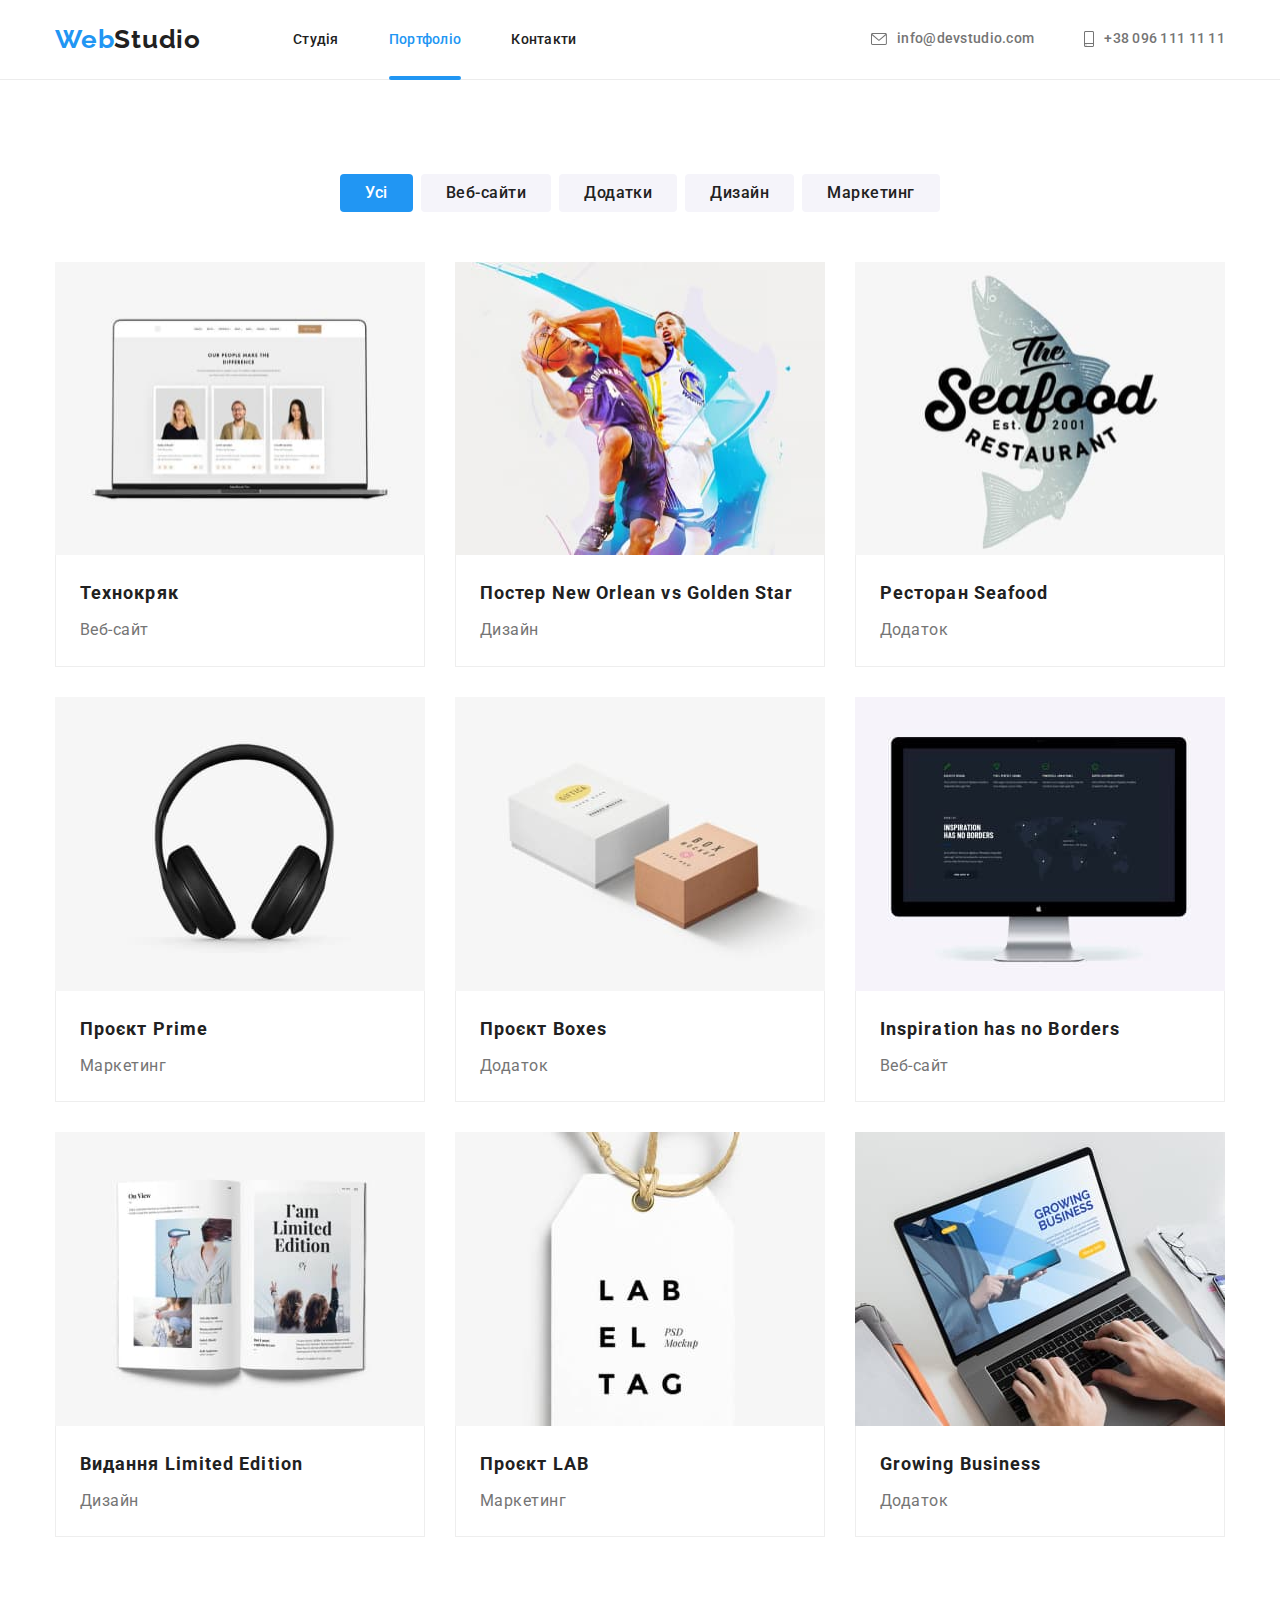
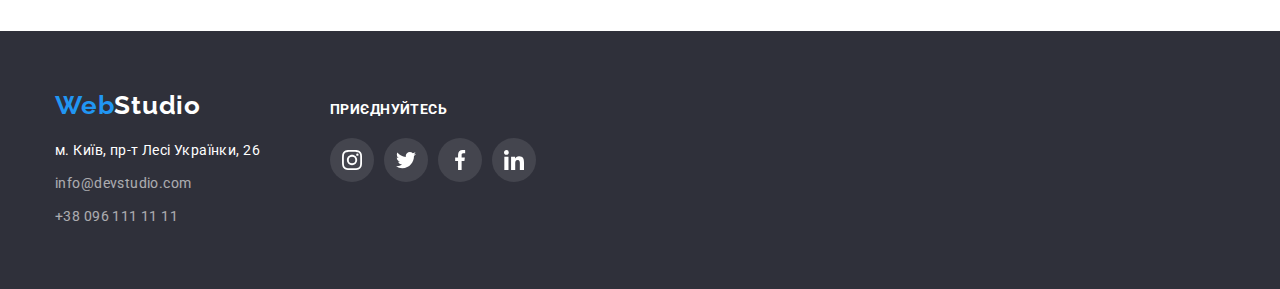
==== portfolio.html @ bea1da50 "Initial commit" ====
<!DOCTYPE html>
<html lang="uk">
  <head>
    <meta charset="UTF-8" />
    <meta http-equiv="X-UA-Compatible" content="IE=edge" />
    <meta name="viewport" content="width=device-width, initial-scale=1.0" />
    <title>Портфоліо</title>
    <link rel="preconnect" href="https://fonts.googleapis.com" />
    <link rel="preconnect" href="https://fonts.gstatic.com" crossorigin />
    <link
      rel="stylesheet"
      href="https://cdn.jsdelivr.net/npm/modern-normalize@1.1.0/modern-normalize.min.css"
    />
    <link
      href="https://fonts.googleapis.com/css2?family=Raleway:wght@700&family=Roboto:wght@400;500;700;900&display=swap"
      rel="stylesheet"
    />
    <link rel="stylesheet" href="./css/styles.css" />
  </head>
  <body>
    <header class="page-header">
      <div class="container">
        <nav class="page-navigation">
          <a class="logo link" href="./index.html"
            ><span class="logo-part">Web</span>Studio</a
          >
          <ul class="menu list">
            <li>
              <a class="menu-link link" href="./index.html">Студія</a>
            </li>
            <li>
              <a class="menu-link link current" href="./portfolio.html"
                >Портфоліо</a
              >
            </li>
            <li><a class="menu-link link" href="#contacts">Контакти</a></li>
          </ul>
        </nav>
        <ul class="list menu-contacts">
          <li>
            <a class="mail-link link" href="mailto:info@devstudio.com">
              <svg class="mail-svg">
                <use href="./images/icons.svg#icon-envelope"></use>
              </svg>
              info@devstudio.com</a
            >
          </li>
          <li>
            <a class="phone-link link" href="tel:+380961111111">
              <svg class="phone-svg">
                <use href="./images/icons.svg#icon-smartphone"></use>
              </svg>
              +38 096 111 11 11</a
            >
          </li>
        </ul>
      </div>
    </header>
    <main>
      <section class="portfolio section">
        <div class="container">
          <h1 class="visually-hidden">Портфоліо</h1>
          <ul class="list portfolio-menu">
            <li class="portfolio-menu-item">
              <button class="portfolio-button btn current" type="button">
                Усі
              </button>
            </li>
            <li class="portfolio-menu-item">
              <button class="portfolio-button btn" type="button">
                Веб-сайти
              </button>
            </li>
            <li class="portfolio-menu-item">
              <button class="portfolio-button btn" type="button">
                Додатки
              </button>
            </li>
            <li class="portfolio-menu-item">
              <button class="portfolio-button btn" type="button">Дизайн</button>
            </li>
            <li class="portfolio-menu-item">
              <button class="portfolio-button btn" type="button">
                Маркетинг
              </button>
            </li>
          </ul>

          <ul class="list portfolio-list">
            <li class="portfolio-list-item">
              <a class="portfolio-box-link link" href="#">
                <div class="overlay-wrapper">
                  <img
                    class="portfolio-img"
                    src="./images/images-portfolio/project-1.jpg"
                    alt="Проект веб-сайту"
                    width="370"
                    height="294"
                  />
                  <p class="overlay-text">
                    Ресурс пропонує комплексні пропозиції з різним рівнем
                    функціоналу та сервісів. Все це дозволить відвідувачу
                    отримати вичерпні відомості про компанію чи приватну особу.
                  </p>
                </div>
                <div class="portfolio-container">
                  <h2 class="portfolio-name">Технокряк</h2>
                  <p class="portfolio-text">Веб-сайт</p>
                </div>
              </a>
            </li>
            <li class="portfolio-list-item">
              <a class="portfolio-box-link link" href="#">
                <div class="overlay-wrapper">
                  <img
                    class="portfolio-img"
                    src="./images/images-portfolio/project-2.jpg"
                    alt="Постер із футболістами"
                    width="370"
                    height="294"
                  />
                  <p class="overlay-text">
                    Ресурс пропонує комплексні пропозиції з різним рівнем
                    функціоналу та сервісів. Все це дозволить відвідувачу
                    отримати вичерпні відомості про компанію чи приватну особу.
                  </p>
                </div>
                <div class="portfolio-container">
                  <h2 class="portfolio-name">
                    Постер <span lang="en"> New Orlean vs Golden Star</span>
                  </h2>
                  <p class="portfolio-text">Дизайн</p>
                </div>
              </a>
            </li>
            <li class="portfolio-list-item">
              <a class="portfolio-box-link link" href="#">
                <div class="overlay-wrapper">
                  <img
                    class="portfolio-img"
                    src="./images/images-portfolio/project-3.jpg"
                    alt="Проект ресторану"
                    width="370"
                    height="294"
                  />
                  <p class="overlay-text">
                    Ресурс пропонує комплексні пропозиції з різним рівнем
                    функціоналу та сервісів. Все це дозволить відвідувачу
                    отримати вичерпні відомості про компанію чи приватну особу.
                  </p>
                </div>
                <div class="portfolio-container">
                  <h2 class="portfolio-name">
                    Ресторан <span lang="en">Seafood</span>
                  </h2>
                  <p class="portfolio-text">Додаток</p>
                </div>
              </a>
            </li>
            <li class="portfolio-list-item">
              <a class="portfolio-box-link link" href="#">
                <div class="overlay-wrapper">
                  <img
                    class="portfolio-img"
                    src="./images/images-portfolio/project-4.jpg"
                    alt="Проект маркетингу"
                    width="370"
                    height="294"
                  />
                  <p class="overlay-text">
                    Ресурс пропонує комплексні пропозиції з різним рівнем
                    функціоналу та сервісів. Все це дозволить відвідувачу
                    отримати вичерпні відомості про компанію чи приватну особу.
                  </p>
                </div>
                <div class="portfolio-container">
                  <h2 class="portfolio-name">
                    Проєкт <span lang="en">Prime</span>
                  </h2>
                  <p class="portfolio-text">Маркетинг</p>
                </div>
              </a>
            </li>
            <li class="portfolio-list-item">
              <a class="portfolio-box-link link" href="#">
                <div class="overlay-wrapper">
                  <img
                    class="portfolio-img"
                    src="./images/images-portfolio/project-5.jpg"
                    alt="Проект додатку"
                    width="370"
                    height="294"
                  />
                  <p class="overlay-text">
                    Ресурс пропонує комплексні пропозиції з різним рівнем
                    функціоналу та сервісів. Все це дозволить відвідувачу
                    отримати вичерпні відомості про компанію чи приватну особу.
                  </p>
                </div>
                <div class="portfolio-container">
                  <h2 class="portfolio-name">
                    Проєкт <span lang="en">Boxes</span>
                  </h2>
                  <p class="portfolio-text">Додаток</p>
                </div>
              </a>
            </li>
            <li class="portfolio-list-item">
              <a class="portfolio-box-link link" href="#">
                <div class="overlay-wrapper">
                  <img
                    class="portfolio-img"
                    src="./images/images-portfolio/project-6.jpg"
                    alt="Проект веб-сайту"
                    width="370"
                    height="294"
                  />
                  <p class="overlay-text">
                    Ресурс пропонує комплексні пропозиції з різним рівнем
                    функціоналу та сервісів. Все це дозволить відвідувачу
                    отримати вичерпні відомості про компанію чи приватну особу.
                  </p>
                </div>
                <div class="portfolio-container">
                  <h2 class="portfolio-name" lang="en">
                    Inspiration has no Borders
                  </h2>
                  <p class="portfolio-text">Веб-сайт</p>
                </div>
              </a>
            </li>
            <li class="portfolio-list-item">
              <a class="portfolio-box-link link" href="#">
                <div class="overlay-wrapper">
                  <img
                    class="portfolio-img"
                    src="./images/images-portfolio/project-7.jpg"
                    alt="Проект Дизайну"
                    width="370"
                    height="294"
                  />
                  <p class="overlay-text">
                    Ресурс пропонує комплексні пропозиції з різним рівнем
                    функціоналу та сервісів. Все це дозволить відвідувачу
                    отримати вичерпні відомості про компанію чи приватну особу.
                  </p>
                </div>
                <div class="portfolio-container">
                  <h2 class="portfolio-name">
                    Видання <span lang="en">Limited Edition</span>
                  </h2>
                  <p class="portfolio-text">Дизайн</p>
                </div>
              </a>
            </li>
            <li class="portfolio-list-item">
              <a class="portfolio-box-link link" href="#">
                <div class="overlay-wrapper">
                  <img
                    class="portfolio-img"
                    src="./images/images-portfolio/project-8.jpg"
                    alt="Проект маркетингу"
                    width="370"
                    height="294"
                  />
                  <p class="overlay-text">
                    Ресурс пропонує комплексні пропозиції з різним рівнем
                    функціоналу та сервісів. Все це дозволить відвідувачу
                    отримати вичерпні відомості про компанію чи приватну особу.
                  </p>
                </div>
                <div class="portfolio-container">
                  <h2 class="portfolio-name">
                    Проєкт <span lang="en">LAB</span>
                  </h2>
                  <p class="portfolio-text">Маркетинг</p>
                </div>
              </a>
            </li>
            <li class="portfolio-list-item">
              <a class="portfolio-box-link link" href="#">
                <div class="overlay-wrapper">
                  <img
                    class="portfolio-img"
                    src="./images/images-portfolio/project-9.jpg"
                    alt="Проект додатку"
                    width="370"
                    height="294"
                  />
                  <p class="overlay-text">
                    Ресурс пропонує комплексні пропозиції з різним рівнем
                    функціоналу та сервісів. Все це дозволить відвідувачу
                    отримати вичерпні відомості про компанію чи приватну особу.
                  </p>
                </div>
                <div class="portfolio-container">
                  <h2 class="portfolio-name" lang="en">Growing Business</h2>
                  <p class="portfolio-text">Додаток</p>
                </div>
              </a>
            </li>
          </ul>
        </div>
      </section>
    </main>
    <footer class="footer" id="contacts">
      <div class="container">
        <div class="footer-address">
          <a class="footer-logo logo link" href="./index.html"
            ><span class="logo-part-footer">Web</span>Studio</a
          >
          <address class="contacts">
            <ul class="list">
              <li class="footer-item">
                <a
                  class="link contacts-address"
                  href="https://goo.gl/maps/Pqn4MnMT374ScPbN7"
                  target="_blank"
                  rel="noopener noreferrer nofollow"
                >
                  м. Київ, пр-т Лесі Українки, 26</a
                >
              </li>
              <li class="footer-item">
                <a class="link contacts-mail" href="mailto:info@devstudio.com"
                  >info@devstudio.com</a
                >
              </li>
              <li>
                <a class="link contacts-phone" href="tel:+380961111111"
                  >+38 096 111 11 11</a
                >
              </li>
            </ul>
          </address>
        </div>
        <div class="footer-social">
          <h2 class="join-title">Приєднуйтесь</h2>
          <ul class="footer-icons-list list">
            <li class="footer-icons-item">
              <a href="#" class="footer-link link">
                <svg class="footer-icon">
                  <use href="./images/icons.svg#icon-instagram-2"></use>
                </svg>
              </a>
            </li>
            <li class="footer-icons-item">
              <a href="#" class="footer-link link">
                <svg class="footer-icon">
                  <use href="./images/icons.svg#icon-twitter-1"></use>
                </svg>
              </a>
            </li>
            <li class="footer-icons-item">
              <a href="#" class="footer-link link">
                <svg class="footer-icon">
                  <use href="./images/icons.svg#icon-facebook-1"></use>
                </svg>
              </a>
            </li>
            <li class="footer-icons-item">
              <a href="#" class="footer-link link">
                <svg class="footer-icon">
                  <use href="./images/icons.svg#icon-linkedin-1"></use>
                </svg>
              </a>
            </li>
          </ul>
        </div>
      </div>
    </footer>
  </body>
</html>
---- css/styles.css ----
:root {
  --accent-color: #2196f3;
  --primary-background: #ffffff;
  --secondary-background: #2f303a;
  --tertiary-background: #f5f4fa;
  --primary-text-color: #212121;
  --secondary-text-color: #757575;
  --tertiary-text-color: #ffffff;
  --hover-button-color: #188ce8;
  --logo-color: #afb1b8;
  --animation-link: 250ms cubic-bezier(0.4, 0, 0.2, 1);
}
body {
  background-color: var(--primary-background);
  font-family: "Roboto", sans-serif;
  color: var(--primary-text-color);
}
.link {
  text-decoration: none;
}
.list {
  list-style: none;
}
.btn {
  cursor: pointer;
}
h1,
h2,
h3,
h4,
p {
  margin-top: 0;
  margin-bottom: 0;
}

ul,
ol {
  margin-top: 0;
  margin-bottom: 0;
  padding-left: 0;
}
img {
  display: block;
  max-width: 100%;
  height: auto;
}
.container {
  width: 1200px;
  padding: 0 15px;
  margin-left: auto;
  margin-right: auto;
}

.section {
  padding-top: 94px;
  padding-bottom: 94px;
}

/* Header styles */
.page-header {
  padding-top: 25px;
  padding-bottom: 25px;
}
.page-header {
  border-bottom: 1px solid #ececec;
}
.page-header > .container {
  display: flex;
  justify-content: space-between;
  align-items: center;
}
.page-navigation {
  display: flex;
  align-items: center;
}
.logo.link {
  margin-right: 92px;
}
.menu {
  display: flex;
  align-items: center;
  gap: 50px;
}
.menu-contacts {
  display: flex;
  align-items: center;
  gap: 50px;
}
.logo {
  font-family: "Raleway", sans-serif;
  font-weight: 700;
  font-size: 26px;
  line-height: 1.1;
  letter-spacing: 0.03em;
  color: inherit;
}
.logo-part {
  color: var(--accent-color);
}
.menu-link {
  font-weight: 500;
  font-size: 14px;
  line-height: 1.14;
  letter-spacing: 0.02em;
  color: var(--primary-text-color);
  transition: color var(--animation-link);
  padding: 32px 0;
  position: relative;
}

.menu-link.current::after {
  position: absolute;
  content: "";
  display: block;
  width: 100%;
  height: 4px;
  background-color: var(--accent-color);
  left: 0;
  bottom: -1px;
  border-radius: 2px;
}
.mail-link,
.phone-link {
  display: flex;
  align-items: center;
  column-gap: 10px;
  font-weight: 500;
  font-size: 14px;
  line-height: 1.14;
  letter-spacing: 0.02em;
  color: var(--secondary-text-color);
  transition: color var(--animation-link);
}
.menu-link:hover,
.menu-link:focus,
.mail-link:hover,
.mail-link:focus,
.phone-link:hover,
.phone-link:focus {
  color: var(--accent-color);
}

.link.current {
  color: var(--accent-color);
}

.mail-svg {
  width: 16px;
  height: 12px;
  transition: fill var(--animation-link);
}

.phone-svg {
  width: 10px;
  height: 16px;
  transition: fill var(--animation-link);
}

.mail-svg,
.phone-svg {
  fill: currentColor;
}

.mail-link:focus .mail-svg,
.mail-link:focus .mail-svg,
.phone-link:hover .phone-svg,
.phone-link:focus .phone-svg {
  fill: var(--accent-color);
}
/* Footer styles */

.footer .container {
  display: flex;
  gap: 70px;
  align-items: baseline;
}
.footer {
  background-color: var(--secondary-background);
  color: var(--tertiary-text-color);
}
.footer {
  padding-top: 60px;
  padding-bottom: 60px;
}
.logo-part-footer {
  color: var(--accent-color);
}
.footer .logo.link {
  display: inline-block;
  margin-right: 0;
  margin-bottom: 20px;
}
.footer-item {
  margin-bottom: 9px;
}

.contacts {
  font-style: normal;
  font-weight: 400;
  font-size: 14px;
  line-height: 1.71;
  letter-spacing: 0.03em;
}
.contacts-address,
.contacts-mail,
.contacts-phone {
  color: inherit;
  transition: color var(--animation-link);
}
.contacts-mail,
.contacts-phone {
  opacity: 60%;
}
.contacts-address:hover,
.contacts-address:focus,
.contacts-mail:hover,
.contacts-mail:focus,
.contacts-phone:hover,
.contacts-phone:focus {
  color: var(--accent-color);
}

.join-title {
  font-weight: 700;
  font-size: 14px;
  line-height: 1.14;
  letter-spacing: 0.03em;
  text-transform: uppercase;
  color: var(--tertiary-text-color);
  margin-bottom: 20px;
}

.footer-icons-list {
  display: flex;
  justify-content: center;
  column-gap: 10px;
}

.footer-link {
  display: flex;
  align-items: center;
  justify-content: center;
  width: 44px;
  height: 44px;
  border-radius: 50%;
  background-color: rgba(255, 255, 255, 0.1);
  transition: background-color var(--animation-link);
}

.footer-link:hover,
.footer-link:focus {
  background-color: var(--accent-color);
}
.footer-icon {
  width: 20px;
  height: 20px;
  fill: var(--tertiary-text-color);
}

/* Головний заголовок */
.hero {
  background-color: var(--secondary-background);
  background-image: linear-gradient(
      0deg,
      rgba(47, 48, 58, 0.4),
      rgba(47, 48, 58, 0.4)
    ),
    url(../images/images-index/img-hero.jpg);
  background-size: cover;
  background-repeat: no-repeat;
  background-position: center;
  max-width: 1600px;
  margin: 0 auto;
  text-align: center;
  padding-top: 200px;
  padding-bottom: 200px;
}
.hero-title {
  font-family: "Roboto";
  font-style: normal;
  font-weight: 900;
  font-size: 44px;
  line-height: 1.36;
  letter-spacing: 0.06em;
  text-transform: uppercase;
  color: var(--tertiary-text-color);
  width: 696px;
  margin-bottom: 30px;
  margin-left: auto;
  margin-right: auto;
}
.hero-button {
  display: inline-block;
  font-weight: 700;
  font-size: 16px;
  line-height: 1.86;
  align-items: center;
  letter-spacing: 0.06em;
  background-color: var(--accent-color);
  color: var(--tertiary-text-color);
  padding: 10px 32px;
  border-radius: 4px;
  border: none;
  transition: background-color var(--animation-link);
}
.hero-button:hover,
.hero-button:focus {
  background-color: var(--hover-button-color);
}
/* Наші особливості */
.visually-hidden {
  position: absolute;
  white-space: nowrap;
  width: 1px;
  height: 1px;
  overflow: hidden;
  border: 0;
  padding: 0;
  clip: rect(0 0 0 0);
  clip-path: inset(50%);
  margin: -1px;
}
.list-features {
  display: flex;
  justify-content: space-between;
  gap: 30px;
}
.features-item {
  flex-basis: calc((100% - 90px) / 4);
}

.features-box {
  display: flex;
  justify-content: center;
  align-items: center;
  height: 120px;
  margin-bottom: 30px;
  background-color: var(--tertiary-background);
}
.features-icon {
  width: 70px;
  height: 70px;
}
.features-subtitle {
  font-weight: 700;
  font-size: 14px;
  line-height: 1.14;
  letter-spacing: 0.03em;
  text-transform: uppercase;
  margin-bottom: 10px;
}
.features-text {
  font-weight: 400;
  font-size: 14px;
  line-height: 1.71;
  letter-spacing: 0.03em;
  color: var(--secondary-text-color);
}
/* Чим ми займаємось */
.section-title {
  font-weight: 700;
  font-size: 36px;
  line-height: 1.17;
  text-align: center;
  letter-spacing: 0.03em;
  margin-bottom: 50px;
}
.list-work {
  display: flex;
  justify-content: space-between;
}
.work {
  padding-top: 0;
}

.work-item {
  position: relative;
}

.work-text {
  position: absolute;
  bottom: 0;
  width: 100%;
  height: 70px;
  font-weight: 700;
  font-size: 14px;
  line-height: 1.14;
  letter-spacing: 0.03em;
  text-transform: uppercase;
  padding: 27px 0;
  text-align: center;
  color: var(--tertiary-text-color);
  background-color: rgba(47, 48, 58, 0.8);
}
/* Наша команда */
.team {
  background-color: var(--tertiary-background);
}
.team-list {
  display: flex;
  justify-content: space-between;
  gap: 30px;
}

.team-box {
  padding-top: 30px;
  padding-bottom: 30px;
}
.team-name {
  font-weight: 500;
  font-size: 16px;
  line-height: 1.19;
  letter-spacing: 0.03em;
  text-align: center;
  margin-bottom: 10px;
}
.team-place {
  font-family: "Roboto";
  font-style: normal;
  font-weight: 400;
  font-size: 16px;
  line-height: 1.19;
  letter-spacing: 0.03em;
  color: var(--secondary-text-color);
  text-align: center;
  margin-bottom: 16px;
}

.team-social-list {
  display: flex;
  justify-content: center;
  gap: 10px;
}

.team-link {
  display: flex;
  justify-content: center;
  align-items: center;
  width: 44px;
  height: 44px;
  border-radius: 50%;
  transition: background-color var(--animation-link);
}
.team-link:hover,
.team-link:focus {
  background-color: var(--accent-color);
}

.team-link:hover .team-logo-social,
.team-link:focus .team-logo-social {
  fill: var(--tertiary-text-color);
}
.team-logo-social {
  width: 20px;
  height: 20px;
  fill: var(--logo-color);
  transition: fill var(--animation-link);
}
.team-item {
  background-color: var(--primary-background);
  border-radius: 4px;
  flex-basis: calc((100%-90px) / 4);
  box-shadow: 0px 1px 3px rgba(0, 0, 0, 0.12), 0px 1px 1px rgba(0, 0, 0, 0.14),
    0px 2px 1px rgba(0, 0, 0, 0.2);
}

/* Наші клієнти */
.clients-title {
  font-weight: 700;
  font-size: 36px;
  line-height: 1.16;
  text-align: center;
  letter-spacing: 0.03em;
  color: var(--primary-text-color);
  margin-bottom: 50px;
}

.clients-list {
  display: flex;
  justify-content: center;
  gap: 30px;
}

.client-link {
  display: flex;
  justify-content: center;
  align-items: center;
  width: 170px;
  height: 92px;
  border-radius: 4px;
  border: 1px solid var(--logo-color);
}

.client-link:hover,
.client-link:focus {
  border: 1px solid var(--accent-color);
}
.client-link:hover .client-logo,
.client-link:focus .client-logo {
  fill: var(--accent-color);
}
.client-logo {
  width: 106px;
  height: 60px;
  fill: var(--logo-color);
}
/* Сторінка портфолоіо */

.portfolio-menu {
  display: flex;
  justify-content: center;
  gap: 8px;
  margin-bottom: 50px;
}
.portfolio-button {
  font-weight: 500;
  font-size: 16px;
  line-height: 1.62;
  letter-spacing: 0.03em;
  color: inherit;
  background-color: var(--tertiary-background);
  display: inline-block;
  padding: 6px 25px;
  border-radius: 4px;
  border: none;
  transition: color var(--animation-link),
    background-color var(--animation-link), box-shadow var(--animation-link);
}
.portfolio-button:hover,
.portfolio-button:focus {
  color: var(--tertiary-text-color);
  background-color: var(--accent-color);
  box-shadow: 0px 3px 1px rgba(0, 0, 0, 0.1), 0px 1px 2px rgba(0, 0, 0, 0.08),
    0px 2px 2px rgba(0, 0, 0, 0.12);
}
.btn.current {
  background-color: var(--accent-color);
  color: var(--tertiary-text-color);
}
.portfolio-list {
  display: flex;
  flex-wrap: wrap;
  gap: 30px;
}
.portfolio-list-item {
  flex-basis: calc((100% - 60px) / 3);
}

.portfolio-box-link {
  color: inherit;
  display: block;
  transition: box-shadow var(--animation-link);
}

.portfolio-box-link:hover,
.portfolio-box-link:focus {
  box-shadow: 0px 1px 1px rgba(0, 0, 0, 0.12), 0px 4px 4px rgba(0, 0, 0, 0.06),
    1px 4px 6px rgba(0, 0, 0, 0.16);
}

.portfolio-container {
  padding: 20px 24px;
  border-bottom: solid 1px #eeeeee;
  border-left: solid 1px #eeeeee;
  border-right: solid 1px #eeeeee;
}
.portfolio-name {
  font-weight: 700;
  font-size: 18px;
  line-height: 2;
  letter-spacing: 0.06em;
  margin-bottom: 4px;
}
.portfolio-text {
  font-weight: 400;
  font-size: 16px;
  line-height: 1.88;
  letter-spacing: 0.03em;
  color: var(--secondary-text-color);
}
.overlay-wrapper {
  position: relative;
  overflow: hidden;
}

.overlay-text {
  padding: 63px 24px;
  font-weight: 400;
  font-size: 18px;
  line-height: 1.56;
  letter-spacing: 0.03em;
  color: var(--tertiary-text-color);
  background-color: rgba(33, 150, 243, 0.9);
  position: absolute;
  top: 0;
  left: 0;
  width: 100%;
  height: 100%;
  overflow: auto;
  transform: translateY(100%);
  transition: transform var(--animation-link);
}

.portfolio-box-link:hover .overlay-text,
.portfolio-box-link:focus .overlay-text {
  transform: translateY(0%);
}

/* Модальне вікно */

.backdrop {
  position: fixed;
  top: 0;
  left: 0;
  z-index: 100;
  width: 100%;
  height: 100%;
  background-color: rgba(0, 0, 0, 0.2);
  transition: opacity var(--animation-link), visibility var(--animation-link);
}

.backdrop.is-hidden {
  opacity: 0;
  visibility: hidden;
  pointer-events: none;
}

.modal {
  position: absolute;
  top: 50%;
  left: 50%;
  transform: translate(-50%, -50%);
  width: 525px;
  height: 581px;
  background-color: var(--primary-background);
}

.modal-close-icon {
  width: 18px;
  height: 18px;
  color: var(--primary-text-color);
}

.modal-close-btn {
  position: absolute;
  top: 8px;
  right: 8px;
  display: flex;
  align-items: center;
  justify-content: center;
  width: 30px;
  height: 30px;
  border-radius: 50%;
  background-color: transparent;
  border: 1px solid rgba(0, 0, 0, 0.1);
  padding: 0;
}
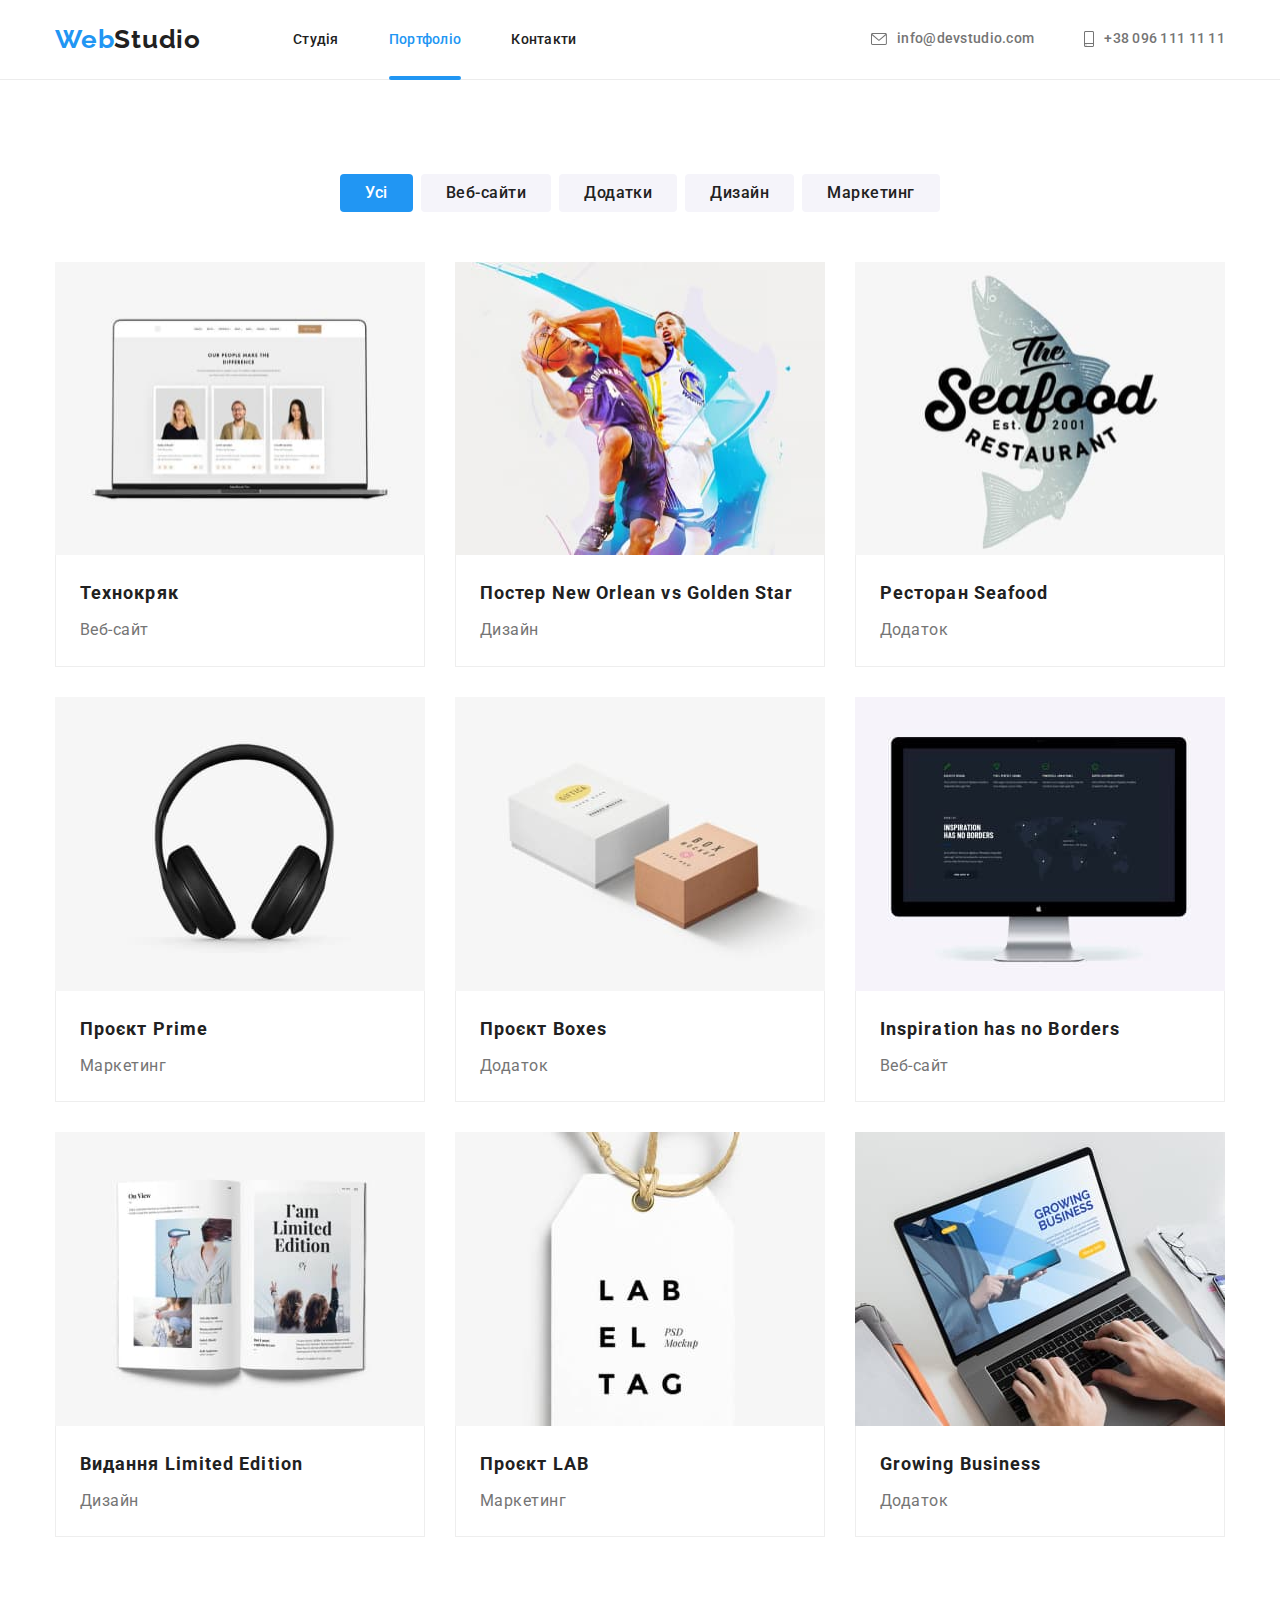
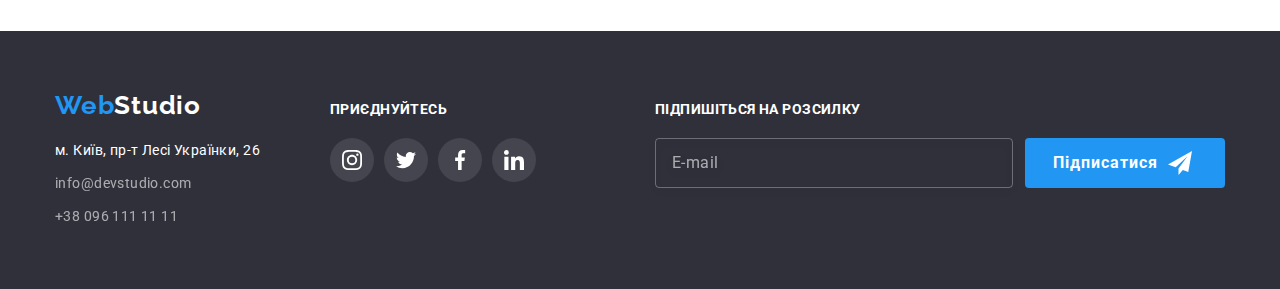
==== commit 753c3da8: "homework" ====
--- a/portfolio.html
+++ b/portfolio.html
@@ -305,67 +305,89 @@
     </main>
     <footer class="footer" id="contacts">
       <div class="container">
-        <div class="footer-address">
-          <a class="footer-logo logo link" href="./index.html"
-            ><span class="logo-part-footer">Web</span>Studio</a
-          >
-          <address class="contacts">
-            <ul class="list">
-              <li class="footer-item">
-                <a
-                  class="link contacts-address"
-                  href="https://goo.gl/maps/Pqn4MnMT374ScPbN7"
-                  target="_blank"
-                  rel="noopener noreferrer nofollow"
-                >
-                  м. Київ, пр-т Лесі Українки, 26</a
-                >
+        <div class="footer-contacts-wrapper">
+          <div class="footer-address">
+            <a class="footer-logo logo link" href="./index.html"
+              ><span class="logo-part-footer">Web</span>Studio</a
+            >
+            <address class="contacts">
+              <ul class="list">
+                <li class="footer-item">
+                  <a
+                    class="link contacts-address"
+                    href="https://goo.gl/maps/Pqn4MnMT374ScPbN7"
+                    target="_blank"
+                    rel="noopener noreferrer nofollow"
+                  >
+                    м. Київ, пр-т Лесі Українки, 26</a
+                  >
+                </li>
+                <li class="footer-item">
+                  <a class="link contacts-mail" href="mailto:info@devstudio.com"
+                    >info@devstudio.com</a
+                  >
+                </li>
+                <li>
+                  <a class="link contacts-phone" href="tel:+380961111111"
+                    >+38 096 111 11 11</a
+                  >
+                </li>
+              </ul>
+            </address>
+          </div>
+          <div class="footer-social">
+            <h2 class="footer-title">Приєднуйтесь</h2>
+            <ul class="footer-icons-list list">
+              <li class="footer-icons-item">
+                <a href="#" class="footer-link link">
+                  <svg class="footer-icon">
+                    <use href="./images/icons.svg#icon-instagram-2"></use>
+                  </svg>
+                </a>
               </li>
-              <li class="footer-item">
-                <a class="link contacts-mail" href="mailto:info@devstudio.com"
-                  >info@devstudio.com</a
-                >
+              <li class="footer-icons-item">
+                <a href="#" class="footer-link link">
+                  <svg class="footer-icon">
+                    <use href="./images/icons.svg#icon-twitter-1"></use>
+                  </svg>
+                </a>
               </li>
-              <li>
-                <a class="link contacts-phone" href="tel:+380961111111"
-                  >+38 096 111 11 11</a
-                >
+              <li class="footer-icons-item">
+                <a href="#" class="footer-link link">
+                  <svg class="footer-icon">
+                    <use href="./images/icons.svg#icon-facebook-1"></use>
+                  </svg>
+                </a>
+              </li>
+              <li class="footer-icons-item">
+                <a href="#" class="footer-link link">
+                  <svg class="footer-icon">
+                    <use href="./images/icons.svg#icon-linkedin-1"></use>
+                  </svg>
+                </a>
               </li>
             </ul>
-          </address>
+          </div>
         </div>
-        <div class="footer-social">
-          <h2 class="join-title">Приєднуйтесь</h2>
-          <ul class="footer-icons-list list">
-            <li class="footer-icons-item">
-              <a href="#" class="footer-link link">
-                <svg class="footer-icon">
-                  <use href="./images/icons.svg#icon-instagram-2"></use>
-                </svg>
-              </a>
-            </li>
-            <li class="footer-icons-item">
-              <a href="#" class="footer-link link">
-                <svg class="footer-icon">
-                  <use href="./images/icons.svg#icon-twitter-1"></use>
-                </svg>
-              </a>
-            </li>
-            <li class="footer-icons-item">
-              <a href="#" class="footer-link link">
-                <svg class="footer-icon">
-                  <use href="./images/icons.svg#icon-facebook-1"></use>
-                </svg>
-              </a>
-            </li>
-            <li class="footer-icons-item">
-              <a href="#" class="footer-link link">
-                <svg class="footer-icon">
-                  <use href="./images/icons.svg#icon-linkedin-1"></use>
-                </svg>
-              </a>
-            </li>
-          </ul>
+        <div class="footer-form-wrapper">
+          <h2 class="footer-title">Підпишіться на розсилку</h2>
+          <form class="footer-form">
+            <label class="footer-form-field">
+              <input
+                type="email"
+                name="join-email"
+                class="footer-email"
+                required
+                placeholder="E-mail"
+              />
+            </label>
+            <button type="submit" class="footer-button btn">
+              Підписатися
+              <svg class="join-icon">
+                <use href="./images/icons.svg#icon-send"></use>
+              </svg>
+            </button>
+          </form>
         </div>
       </div>
     </footer>
--- a/css/styles.css
+++ b/css/styles.css
@@ -56,7 +56,16 @@
   padding-bottom: 94px;
 }
 
-/* Header styles */
+.section-title {
+  font-weight: 700;
+  font-size: 36px;
+  line-height: 1.17;
+  text-align: center;
+  letter-spacing: 0.03em;
+  margin-bottom: 50px;
+}
+
+/*======================= Header styles======================== */
 .page-header {
   padding-top: 25px;
   padding-bottom: 25px;
@@ -167,18 +176,26 @@
 .phone-link:focus .phone-svg {
   fill: var(--accent-color);
 }
-/* Footer styles */
+
+/*======================= Header styles ======================= */
+
+/*======================= Footer styles =======================*/
 
 .footer .container {
+  display: flex;
+  align-items: baseline;
+  justify-content: space-between;
+}
+
+.footer-contacts-wrapper {
   display: flex;
   gap: 70px;
   align-items: baseline;
 }
+
 .footer {
   background-color: var(--secondary-background);
   color: var(--tertiary-text-color);
-}
-.footer {
   padding-top: 60px;
   padding-bottom: 60px;
 }
@@ -220,7 +237,7 @@
   color: var(--accent-color);
 }
 
-.join-title {
+.footer-title {
   font-weight: 700;
   font-size: 14px;
   line-height: 1.14;
@@ -257,7 +274,67 @@
   fill: var(--tertiary-text-color);
 }
 
-/* Головний заголовок */
+.footer-form {
+  display: flex;
+  gap: 12px;
+}
+
+.footer-email {
+  width: 358px;
+  height: 50px;
+  padding-left: 16px;
+  border: 1px solid rgba(255, 255, 255, 0.3);
+  border-radius: 4px;
+  color: var(--tertiary-text-color);
+  background-color: inherit;
+  filter: drop-shadow(0px 4px 4px rgba(0, 0, 0, 0.15));
+  transition: border-color var(--animation-link);
+}
+
+.footer-email::placeholder {
+  font-weight: 400;
+  font-size: 16px;
+  line-height: 1.25;
+  letter-spacing: 0.03em;
+  color: rgba(255, 255, 255, 0.6);
+}
+
+.footer-email:focus {
+  outline: none;
+  border-color: var(--accent-color);
+}
+
+.footer-button {
+  width: 200px;
+  height: 50px;
+  display: flex;
+  font-weight: 700;
+  font-size: 16px;
+  line-height: 1.86;
+  align-items: center;
+  letter-spacing: 0.06em;
+  padding: 10px 28px;
+  gap: 10px;
+  background-color: var(--accent-color);
+  color: var(--tertiary-text-color);
+  border-radius: 4px;
+  border: none;
+  transition: background-color var(--animation-link);
+}
+
+.footer-button:hover,
+.footer-button:focus {
+  background-color: var(--hover-button-color);
+}
+.join-icon {
+  align-self: center;
+  width: 24px;
+  height: 24px;
+  fill: var(--tertiary-text-color);
+}
+/*======================= Footer styles =======================*/
+
+/*=================== Головний заголовок =====================*/
 .hero {
   background-color: var(--secondary-background);
   background-image: linear-gradient(
@@ -301,11 +378,13 @@
   padding: 10px 32px;
   border-radius: 4px;
   border: none;
-  transition: background-color var(--animation-link);
+  transition: background-color var(--animation-link),
+    box-shadow var(--animation-link);
 }
 .hero-button:hover,
 .hero-button:focus {
   background-color: var(--hover-button-color);
+  box-shadow: 0px 4px 4px rgba(0, 0, 0, 0.15);
 }
 /* Наші особливості */
 .visually-hidden {
@@ -356,15 +435,11 @@
   letter-spacing: 0.03em;
   color: var(--secondary-text-color);
 }
-/* Чим ми займаємось */
-.section-title {
-  font-weight: 700;
-  font-size: 36px;
-  line-height: 1.17;
-  text-align: center;
-  letter-spacing: 0.03em;
-  margin-bottom: 50px;
-}
+
+/*=================== Головний заголовок =====================*/
+
+/* =====================Чим ми займаємось ====================*/
+
 .list-work {
   display: flex;
   justify-content: space-between;
@@ -392,7 +467,10 @@
   color: var(--tertiary-text-color);
   background-color: rgba(47, 48, 58, 0.8);
 }
-/* Наша команда */
+
+/* =====================Чим ми займаємось ====================*/
+
+/* =========================Наша команда =====================*/
 .team {
   background-color: var(--tertiary-background);
 }
@@ -464,7 +542,9 @@
     0px 2px 1px rgba(0, 0, 0, 0.2);
 }
 
-/* Наші клієнти */
+/* =========================Наша команда =====================*/
+
+/* ==========================Наші клієнти ====================*/
 .clients-title {
   font-weight: 700;
   font-size: 36px;
@@ -489,6 +569,7 @@
   height: 92px;
   border-radius: 4px;
   border: 1px solid var(--logo-color);
+  transition: border var(--animation-link);
 }
 
 .client-link:hover,
@@ -503,8 +584,12 @@
   width: 106px;
   height: 60px;
   fill: var(--logo-color);
-}
-/* Сторінка портфолоіо */
+  transition: fill var(--animation-link);
+}
+
+/* ==========================Наші клієнти ====================*/
+
+/* ==========================Сторінка портфолоіо ==============*/
 
 .portfolio-menu {
   display: flex;
@@ -606,7 +691,9 @@
   transform: translateY(0%);
 }
 
-/* Модальне вікно */
+/* ==========================Сторінка портфолоіо ==============*/
+
+/* ============================Модальне вікно ==================*/
 
 .backdrop {
   position: fixed;
@@ -630,7 +717,7 @@
   top: 50%;
   left: 50%;
   transform: translate(-50%, -50%);
-  width: 525px;
+  width: 528px;
   height: 581px;
   background-color: var(--primary-background);
 }
@@ -655,3 +742,178 @@
   border: 1px solid rgba(0, 0, 0, 0.1);
   padding: 0;
 }
+
+/* ============================Модальне вікно ==================*/
+
+/* ====================== Модальна форма ======================== */
+.modal-title {
+  font-family: "Roboto";
+  font-style: normal;
+  font-weight: 700;
+  font-size: 20px;
+  line-height: 1.15;
+  text-align: center;
+  letter-spacing: 0.03em;
+  color: var(--primary-text-color);
+  margin-top: 40px;
+  margin-bottom: 12px;
+}
+
+.modal-form {
+  display: flex;
+  flex-direction: column;
+  margin: 0 40px 0 40px;
+}
+
+.modal-form-field {
+  margin-bottom: 10px;
+  cursor: pointer;
+}
+
+.modal-form-field-desc {
+  font-family: "Roboto";
+  font-style: normal;
+  font-weight: 400;
+  font-size: 12px;
+  line-height: 1.17px;
+  letter-spacing: 0.01em;
+  color: var(--secondary-text-color);
+  margin-bottom: 4px;
+}
+
+.modal-input-wrapper {
+  position: relative;
+  display: block;
+}
+
+.modal-form-input {
+  width: 100%;
+  height: 40px;
+  border: 1px solid rgba(33, 33, 33, 0.2);
+  border-radius: 4px;
+  padding-left: 42px;
+  transition: border-color var(--animation-link);
+  cursor: pointer;
+}
+
+.modal-form-input:focus {
+  outline: none;
+  border-color: var(--accent-color);
+}
+
+.modal-form-icon {
+  display: block;
+  width: 18px;
+  height: 18px;
+  position: absolute;
+  top: 50%;
+  transform: translateY(-50%);
+  left: 12px;
+  fill: var(--primary-text-color);
+  transition: fill var(--animation-link);
+}
+
+.modal-form-input:focus + .modal-form-icon {
+  fill: var(--accent-color);
+}
+
+.modal-form-message {
+  resize: none;
+  width: 100%;
+  height: 120px;
+  border: 1px solid rgba(33, 33, 33, 0.2);
+  border-radius: 4px;
+  padding: 12px 16px;
+  transition: border-color var(--animation-link);
+  cursor: pointer;
+}
+
+.modal-form-message::placeholder {
+  font-family: "Roboto";
+  font-style: normal;
+  font-weight: 400;
+  font-size: 12px;
+  line-height: 1.17;
+  letter-spacing: 0.01em;
+  color: rgba(117, 117, 117, 0.5);
+}
+
+.modal-form-message:focus {
+  border-color: var(--accent-color);
+  outline: none;
+}
+
+.modal-form-check-field {
+  display: flex;
+  align-items: center;
+  margin-bottom: 30px;
+  justify-content: center;
+  cursor: pointer;
+}
+
+.modal-form-check {
+  appearance: none;
+  position: absolute;
+}
+
+.checkbox {
+  display: flex;
+  align-items: center;
+}
+
+.own-checkbox {
+  width: 16px;
+  height: 15px;
+  border: 2px solid var(--primary-text-color);
+  border-radius: 3px;
+  fill: var(--tertiary-text-color);
+  background-color: transparent;
+  display: flex;
+  align-items: center;
+  transition: background-color var(--animation-link),
+    border var(--animation-link), border-color var(--animation-link);
+}
+
+.modal-form-check:checked + .own-checkbox {
+  background-color: var(--accent-color);
+  border: none;
+}
+
+.modal-form-check:focus + .own-checkbox {
+  border-color: var(--accent-color);
+}
+
+.policy-text {
+  font-family: "Roboto";
+  font-style: normal;
+  font-weight: 400;
+  font-size: 14px;
+  line-height: 1.71;
+  letter-spacing: 0.03em;
+  color: var(--secondary-text-color);
+  margin-left: 7px;
+}
+
+.submit-button {
+  min-width: 200px;
+  min-height: 50px;
+  align-self: center;
+  border: none;
+  border-radius: 4px;
+  background-color: var(--accent-color);
+  font-family: "Roboto";
+  font-style: normal;
+  font-weight: 700;
+  font-size: 16px;
+  line-height: 1.88;
+  letter-spacing: 0.06em;
+  color: var(--tertiary-text-color);
+  transition: background-color var(--animation-link),
+    box-shadow var(--animation-link);
+}
+
+.submit-button:focus,
+.submit-button:hover {
+  background-color: var(--hover-button-color);
+  box-shadow: 0px 4px 4px rgba(0, 0, 0, 0.15);
+}
